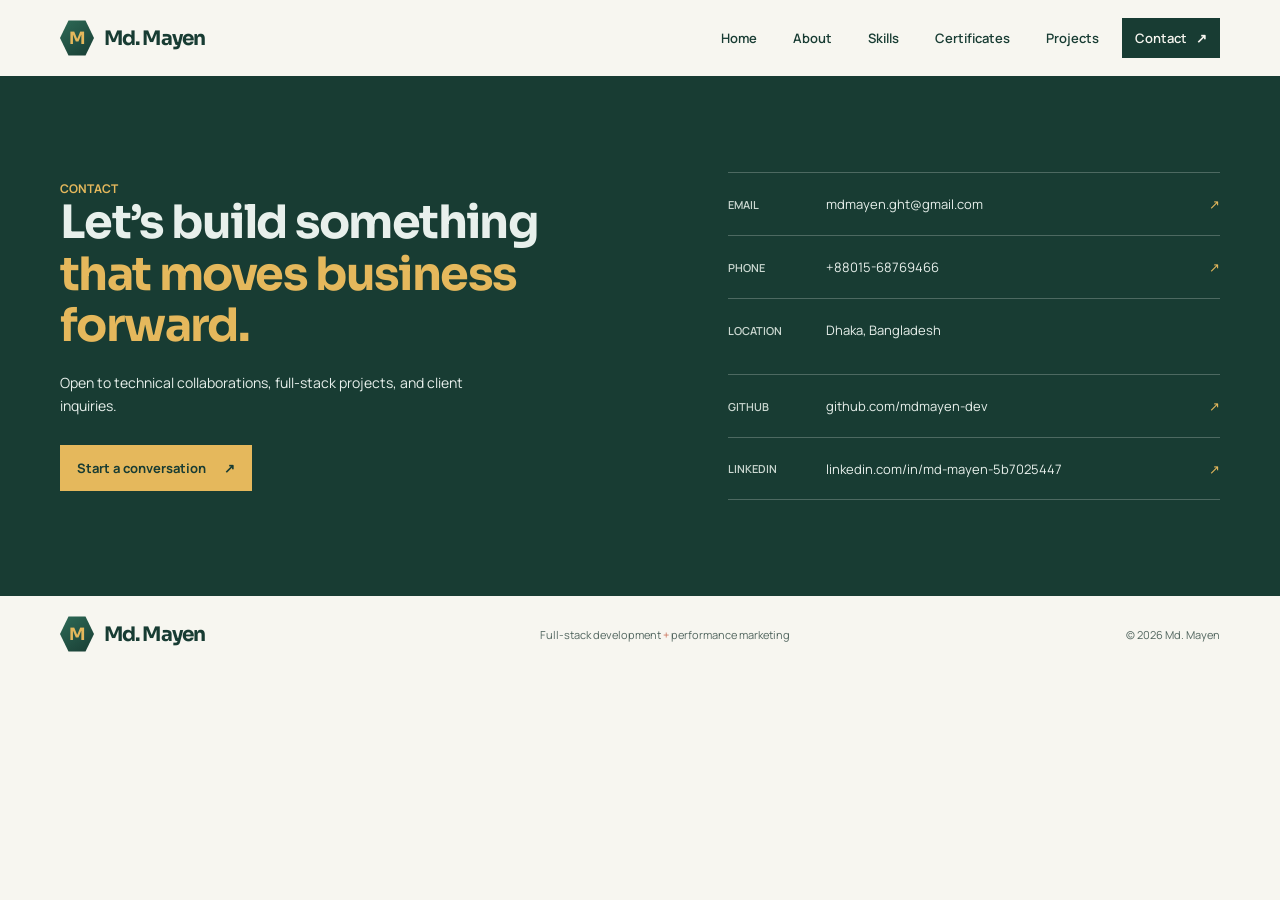
==== contact.html @ 05da6abc "Split portfolio into separate pages Co-authored-by: Copilot <223556219+Copilot@users.noreply.github." ====
<!doctype html>
<html lang="en">
  <head>
    <meta charset="UTF-8" />
    <meta name="viewport" content="width=device-width, initial-scale=1.0" />
    <meta
      name="description"
      content="Contact Md. Mayen about collaborations, software projects, and client inquiries."
    />
    <meta name="theme-color" content="#183c33" />
    <title>Contact | Md. Mayen Portfolio</title>
    <link rel="preconnect" href="https://fonts.googleapis.com" />
    <link rel="preconnect" href="https://fonts.gstatic.com" crossorigin />
    <link
      href="https://fonts.googleapis.com/css2?family=Manrope:wght@400;500;600;700&family=Sora:wght@400;500;600;700&display=swap"
      rel="stylesheet"
    />
    <link rel="stylesheet" href="style.css" />
  </head>
  <body>
    <header class="site-header">
      <a class="wordmark" href="index.html" aria-label="Md. Mayen, home">
        <span class="logo-hex" aria-hidden="true">M</span>
        <span>Md. Mayen</span>
      </a>
      <nav aria-label="Main navigation">
        <a href="index.html">Home</a>
        <a href="about.html">About</a>
        <a href="skills.html">Skills</a>
        <a href="certificates.html">Certificates</a>
        <a href="projects.html">Projects</a>
        <a class="nav-contact" href="contact.html"
          >Contact <span aria-hidden="true">↗</span></a
        >
      </nav>
    </header>

    <main>
      <section
        class="contact section"
        id="contact"
        aria-labelledby="contact-title"
      >
        <div class="section-inner contact-inner">
          <div class="contact-intro">
            <p class="section-index">Contact</p>
            <h2 id="contact-title">
              Let’s build something<br /><span
                >that moves business forward.</span
              >
            </h2>
            <p>
              Open to technical collaborations, full-stack projects, and client
              inquiries.
            </p>
            <a class="button button-lime" href="mailto:contact@mdmayen.com"
              >Start a conversation <span aria-hidden="true">↗</span></a
            >
          </div>
          <address class="contact-details">
            <a class="contact-item" href="mailto:contact@mdmayen.com">
              <span class="contact-label">Email</span>
              <span>mdmayen.ght@gmail.com</span>
              <span class="contact-arrow" aria-hidden="true">↗</span>
            </a>
            <a class="contact-item" href="tel:+8801700000000">
              <span class="contact-label">Phone</span>
              <span>+88015-68769466</span>
              <span class="contact-arrow" aria-hidden="true">↗</span>
            </a>
            <p class="contact-item contact-location">
              <span class="contact-label">Location</span>
              <span>Dhaka, Bangladesh</span>
            </p>
            <a
              class="contact-item"
              href="https://github.com/AlgoForgeMS"
              target="_blank"
              rel="noreferrer"
            >
              <span class="contact-label">GitHub</span>
              <span>github.com/mdmayen-dev</span>
              <span class="contact-arrow" aria-hidden="true">↗</span>
            </a>
            <a
              class="contact-item"
              href="https://linkedin.com/in/mdmayen-dev"
              target="_blank"
              rel="noreferrer"
            >
              <span class="contact-label">LinkedIn</span>
              <span>linkedin.com/in/md-mayen-5b7025447</span>
              <span class="contact-arrow" aria-hidden="true">↗</span>
            </a>
          </address>
        </div>
      </section>
    </main>

    <footer class="site-footer">
      <a class="wordmark" href="index.html" aria-label="Md. Mayen, back to top"
        ><span class="logo-hex" aria-hidden="true">M</span>
        <span>Md. Mayen</span></a
      >
      <p>Full-stack development <span>+</span> performance marketing</p>
      <p>© 2026 Md. Mayen</p>
    </footer>

  </body>
</html>
---- style.css ----
:root {
  color-scheme: light;
  --paper: #f7f6f0;
  --pale: #e8f0ec;
  --ink: #183c33;
  --muted: #52665f;
  --green: #183c33;
  --green-light: #2e6b57;
  --gold: #e5b85c;
  --red: #c7654b;
  --line: #cbd8d1;
  font-family: "Manrope", "Trebuchet MS", sans-serif;
  color: var(--ink);
  background: var(--paper);
  scroll-behavior: smooth;
}

* {
  box-sizing: border-box;
}

body {
  min-width: 320px;
  margin: 0;
}

a {
  color: inherit;
  text-decoration: none;
}

a:focus-visible {
  outline: 3px solid var(--red);
  outline-offset: 4px;
}

h1,
h2,
h3,
p {
  margin-top: 0;
}

h1,
h2,
h3 {
  font-family: "Sora", "Trebuchet MS", sans-serif;
  letter-spacing: -0.035em;
}

.site-header {
  height: 76px;
  padding: 0 max(24px, calc((100vw - 1160px) / 2));
  display: flex;
  align-items: center;
  justify-content: space-between;
  background: var(--paper);
}

.wordmark {
  display: inline-flex;
  align-items: center;
  gap: 10px;
  font-family: "Sora", sans-serif;
  font-size: 20px;
  font-weight: 700;
  letter-spacing: -0.045em;
  white-space: nowrap;
}

.logo-hex {
  width: 34px;
  height: 38px;
  display: inline-grid;
  flex: 0 0 auto;
  place-items: center;
  clip-path: polygon(25% 4%, 75% 4%, 100% 50%, 75% 96%, 25% 96%, 0 50%);
  background: linear-gradient(145deg, #2e6b57, var(--ink));
  color: var(--gold);
  font-size: 17px;
  letter-spacing: 0;
  filter: drop-shadow(0 3px 5px rgb(24 60 51 / 18%));
}

.site-header nav {
  display: flex;
  align-items: center;
  gap: 10px;
  color: var(--ink);
  font-size: 13px;
  font-weight: 600;
}

.site-header nav a {
  min-height: 40px;
  padding: 0 12px;
  display: inline-flex;
  align-items: center;
  justify-content: center;
  border: 1px solid transparent;
  transition:
    background-color 180ms ease,
    border-color 180ms ease,
    color 180ms ease,
    transform 180ms ease,
    box-shadow 180ms ease;
}

.site-header nav a:hover,
.site-header nav a:focus-visible {
  transform: translateY(-3px);
  box-shadow: 0 6px 14px rgb(24 60 51 / 18%);
}

.site-header nav a:not(.nav-contact):hover,
.site-header nav a:not(.nav-contact):focus-visible,
.site-footer a:hover {
  border-color: var(--line);
  background: var(--pale);
  color: var(--red);
}

.site-header nav .nav-contact {
  gap: 9px;
  border-color: var(--ink);
  background: var(--ink);
  color: var(--paper);
}

.site-header nav .nav-contact:hover,
.site-header nav .nav-contact:focus-visible {
  border-color: var(--green-light);
  background: var(--green-light);
  color: var(--paper);
}

.hero {
  position: relative;
  min-height: 590px;
  display: flex;
  align-items: center;
  overflow: hidden;
  color: var(--paper);
  background-color: var(--ink);
  background-image: url("https://images.unsplash.com/photo-1498050108023-c5249f4df085?auto=format&fit=crop&w=2200&q=90");
  background-position: center 54%;
  background-size: cover;
}

.hero::before {
  position: absolute;
  inset: 0;
  background-color: rgba(10, 41, 10, 0.637);
  content: "";
}

.hero-inner {
  position: relative;
  width: min(1160px, calc(100% - 48px));
  min-height: 590px;
  margin: 0 auto;
  padding: 80px 0 92px;
  display: grid;
  grid-template-columns: minmax(0, 1fr) 330px;
  gap: 64px;
  align-items: center;
}

.hero-copy {
  width: min(710px, 100%);
  margin: 0;
  padding: 34px;
  border: 1px solid transparent;
  border-radius: 26px;
  background:
    linear-gradient(
        135deg,
        rgb(36 55 72 / 22%),
        rgb(36 55 72 / 12%) 42%,
        rgb(36 55 72 / 18%)
      )
      padding-box,
    linear-gradient(
        135deg,
        rgb(255 255 255 / 38%),
        rgb(255 255 255 / 14%) 24%,
        rgb(188 229 255 / 20%) 48%,
        rgb(229 184 92 / 18%) 72%,
        rgb(255 255 255 / 32%)
      )
      border-box;
  box-shadow:
    inset 0 1px 0 rgb(255 255 255 / 16%),
    inset 1px 0 0 rgb(255 255 255 / 7%),
    0 0 24px rgb(195 226 255 / 4%),
    0 24px 70px rgb(0 0 0 / 12%);
  -webkit-backdrop-filter: blur(26px) saturate(175%);
  backdrop-filter: blur(26px) saturate(175%);
  animation: rise-in 650ms ease-out both;
}

.hero-portrait {
  width: 330px;
  height: 330px;
  padding: 9px;
  border: 1px solid rgb(229 184 92 / 75%);
  border-radius: 50%;
  background: rgb(247 246 240 / 7%);
  box-shadow: 0 0 0 12px rgb(247 246 240 / 5%);
}

.hero-portrait img {
  display: block;
  width: 100%;
  height: 100%;
  border-radius: 50%;
  object-fit: cover;
  object-position: center 22%;
}

.eyebrow,
.section-index {
  margin-bottom: 20px;
  font-size: 12px;
  font-weight: 700;
  text-transform: uppercase;
}

.hero .eyebrow {
  display: flex;
  align-items: center;
  gap: 10px;
  color: var(--paper);
}

.quote-mark {
  font-family: Georgia, serif;
  font-size: 34px;
  line-height: 0.7;
  color: var(--gold);
}

.quote-close {
  color: var(--gold);
  font-size: 34px;
}

.hero h1 {
  margin-bottom: 10px;
  font-size: 82px;
  line-height: 0.98;
}

.hero-role {
  max-width: 720px;
  margin-bottom: 18px;
  color: var(--paper);
  font-family: "Sora", sans-serif;
  font-size: 25px;
  font-weight: 500;
  line-height: 1.35;
}

.hero-role span {
  color: var(--gold);
}

.hero-description {
  max-width: 620px;
  margin-bottom: 28px;
  color: var(--paper);
  font-size: 16px;
  line-height: 1.7;
}

.hero-actions {
  display: flex;
  flex-wrap: wrap;
  align-items: center;
  gap: 24px;
}

.button {
  min-height: 46px;
  padding: 0 17px;
  display: inline-flex;
  align-items: center;
  justify-content: center;
  gap: 18px;
  font-size: 13px;
  font-weight: 700;
}

.button-lime {
  background: var(--gold);
  color: var(--ink);
}

.button-lime:hover {
  filter: brightness(1.06);
}

.hero-text-link {
  display: inline-flex;
  align-items: center;
  gap: 10px;
  color: var(--paper);
  font-size: 13px;
  font-weight: 600;
}

.focus-strip {
  background: var(--gold);
  color: var(--ink);
}

.focus-inner {
  width: min(1160px, calc(100% - 48px));
  min-height: 68px;
  margin: 0 auto;
  display: flex;
  align-items: center;
  justify-content: space-between;
  gap: 20px;
  font-family: "Sora", sans-serif;
  font-size: 14px;
  font-weight: 600;
}

.focus-star {
  color: var(--ink);
  font-size: 14px;
}

.section {
  padding: 96px 0;
}

.section-inner {
  width: min(1160px, calc(100% - 48px));
  margin: 0 auto;
}

.section-heading {
  display: grid;
  grid-template-columns: 0.7fr 1.3fr;
  align-items: start;
  gap: 32px;
  margin-bottom: 48px;
}

.section-index {
  margin: 8px 0 0;
  color: var(--ink);
}

.section-heading h2,
.contact-intro h2 {
  margin: 0;
  font-size: 46px;
  line-height: 1.12;
}

.section-heading h2 span {
  color: var(--red);
}

.about {
  background: var(--pale);
}

.about-layout {
  display: grid;
  grid-template-columns: 0.78fr 1.22fr;
  gap: 64px;
  padding-top: 34px;
  border-top: 1px solid var(--line);
}

.about-lead {
  margin: 0;
  color: var(--ink);
  font-family: "Sora", sans-serif;
  font-size: 22px;
  font-weight: 500;
  line-height: 1.5;
}

.about-copy {
  color: var(--ink);
  font-size: 15px;
  line-height: 1.8;
}

.about-copy p {
  margin-bottom: 20px;
}

.about-brands {
  margin: 0 0 22px;
  padding-left: 22px;
}

.about-brands li {
  margin-bottom: 12px;
  padding-left: 5px;
}

.about-brands strong {
  color: var(--ink);
}

.skills {
  background: var(--paper);
}

.certifications {
  background: var(--pale);
}

.certificate-grid {
  display: grid;
  grid-template-columns: repeat(3, minmax(0, 1fr));
  gap: 20px;
}

.certificate-card {
  min-height: 210px;
  padding: 24px;
  display: flex;
  flex-direction: column;
  align-items: flex-start;
  border: 1px solid var(--line);
  background: var(--paper);
  transition: border-color 180ms ease;
}

.certificate-card:hover {
  border-color: var(--green-light);
}

.certificate-image {
  width: 100%;
  aspect-ratio: 16 / 9;
  margin-bottom: 18px;
  display: block;
  object-fit: contain;
  background: #fff;
}

.certificate-provider {
  margin-bottom: 18px;
  color: var(--green-light);
  font-size: 11px;
  font-weight: 700;
  text-transform: uppercase;
}

.certificate-card h3 {
  margin-bottom: 22px;
  font-size: 19px;
  line-height: 1.45;
}

.certificate-link {
  margin-top: auto;
  color: var(--green-light);
  font-size: 12px;
  font-weight: 700;
  text-decoration: underline;
  text-underline-offset: 3px;
}

.skill-grid {
  display: grid;
  grid-template-columns: repeat(4, minmax(0, 1fr));
  border-top: 1px solid var(--line);
}

.skill-group {
  min-height: 265px;
  padding: 24px 23px 10px 0;
  border-bottom: 1px solid var(--line);
}

.skill-group + .skill-group {
  padding-left: 23px;
  border-left: 1px solid var(--line);
}

.skill-number {
  margin-bottom: 32px;
  color: var(--ink);
  font-size: 12px;
  font-weight: 700;
}

.skill-group h3 {
  min-height: 46px;
  margin-bottom: 17px;
  font-size: 18px;
  line-height: 1.3;
}

.skill-group ul {
  margin: 0;
  padding: 0;
  list-style: none;
}

.skill-group li {
  margin-bottom: 9px;
  color: var(--muted);
  font-size: 13px;
  line-height: 1.5;
}

.projects {
  background: var(--pale);
}

.project-group + .project-group {
  margin-top: 56px;
}

.project-group-title {
  margin: 0 0 12px;
  font-size: 23px;
}

.project-group hr {
  height: 3px;
  margin: 0 0 24px;
  border: 0;
  border-radius: 999px;
  background: linear-gradient(
    90deg,
    var(--green-light),
    var(--line) 32%,
    transparent 100%
  );
}

.project-grid {
  display: grid;
  grid-template-columns: repeat(2, minmax(0, 1fr));
  gap: 28px;
}

.project-empty {
  margin: 0;
  padding: 24px;
  border: 1px dashed var(--line);
  color: var(--muted);
  font-size: 14px;
  line-height: 1.6;
}

.project-card {
  overflow: hidden;
  border: 1px solid var(--line);
  background: var(--pale);
}

.project-image {
  position: relative;
  aspect-ratio: 1.75;
  overflow: hidden;
  background: var(--line);
}

.project-website-link {
  color: inherit;
  text-decoration: none;
}

.project-image.project-website-link {
  display: block;
}

.project-image-portfolio {
  background: linear-gradient(135deg, var(--ink), var(--green-light));
}

.project-image img {
  width: 100%;
  height: 100%;
  display: block;
  object-fit: cover;
  transition: transform 450ms ease;
}

.project-card:hover .project-image img {
  transform: scale(1.035);
}

.project-label {
  position: absolute;
  left: 16px;
  bottom: 16px;
  padding: 8px 10px;
  background: var(--gold);
  color: var(--ink);
  font-size: 11px;
  font-weight: 700;
}

.project-body {
  padding: 24px;
}

.project-title-row {
  display: flex;
  align-items: start;
  justify-content: space-between;
  gap: 20px;
}

.project-category {
  margin-bottom: 6px;
  color: var(--ink);
  font-size: 11px;
  font-weight: 700;
  text-transform: uppercase;
}

.project-title-row h3 {
  margin-bottom: 0;
  font-size: 30px;
}

.project-title-row h3 a:hover,
.project-title-row h3 a:focus-visible {
  color: var(--green-light);
}

.project-title-row h3 a:focus-visible,
.project-image.project-website-link:focus-visible {
  outline: 3px solid var(--green-light);
  outline-offset: 3px;
}

.project-arrow {
  color: var(--red);
  font-size: 22px;
}

.project-role {
  margin: 14px 0 10px;
  font-size: 13px;
  font-weight: 700;
}

.project-description {
  min-height: 50px;
  margin-bottom: 17px;
  color: var(--muted);
  font-size: 14px;
  line-height: 1.65;
}

.project-stack {
  margin: 0;
  padding-top: 14px;
  border-top: 1px solid var(--line);
  color: var(--ink);
  font-size: 12px;
  font-weight: 600;
  line-height: 1.6;
}

.project-marketing {
  margin: 7px 0 0;
  color: var(--muted);
  font-size: 12px;
  line-height: 1.6;
}

.project-links {
  display: flex;
  flex-wrap: wrap;
  gap: 16px;
  margin-top: 16px;
}

.project-links a {
  color: var(--green-light);
  font-size: 12px;
  font-weight: 700;
  text-decoration: underline;
  text-underline-offset: 3px;
}

.project-links .project-visit-link {
  display: inline-flex;
  align-items: center;
  gap: 6px;
  padding: 10px 14px;
  border: 1px solid var(--green-light);
  background: var(--green-light);
  color: var(--pale);
  text-decoration: none;
  transition:
    background-color 180ms ease,
    color 180ms ease;
}

.project-links .project-visit-link:hover,
.project-links .project-visit-link:focus-visible {
  background: transparent;
  color: var(--green-light);
}

.project-links .project-visit-link:focus-visible {
  outline: 3px solid var(--green-light);
  outline-offset: 3px;
}

.project-detail-label {
  margin-right: 7px;
  color: var(--green-light);
  font-size: 10px;
  font-weight: 700;
  letter-spacing: 0.06em;
  text-transform: uppercase;
}

.contact {
  background: var(--ink);
  color: var(--pale);
}

.contact-inner {
  display: grid;
  grid-template-columns: 1fr 0.85fr;
  gap: 90px;
}

.contact .section-index {
  color: var(--gold);
}

.contact-intro h2 {
  margin-bottom: 19px;
}

.contact-intro h2 span {
  color: var(--gold);
}

.contact-intro > p:not(.section-index) {
  max-width: 430px;
  margin-bottom: 27px;
  color: var(--pale);
  font-size: 14px;
  line-height: 1.7;
}

.contact-details {
  align-self: end;
  font-style: normal;
}

.contact-item {
  min-height: 63px;
  display: grid;
  grid-template-columns: 86px 1fr auto;
  align-items: center;
  gap: 12px;
  border-top: 1px solid rgb(247 246 240 / 24%);
  color: var(--pale);
  font-size: 13px;
}

.contact-item:last-child {
  border-bottom: 1px solid rgb(247 246 240 / 24%);
}

.contact-label {
  color: var(--line);
  font-size: 11px;
  font-weight: 600;
  text-transform: uppercase;
}

.contact-arrow {
  color: var(--gold);
}

a.contact-item:hover > span:nth-child(2) {
  color: var(--gold);
}

.site-footer {
  min-height: 76px;
  padding: 16px max(24px, calc((100vw - 1160px) / 2));
  display: flex;
  align-items: center;
  justify-content: space-between;
  gap: 20px;
  background: var(--paper);
  color: var(--muted);
  font-size: 11px;
}

.site-footer .wordmark {
  flex: 0 0 auto;
  color: var(--ink);
}

.site-footer p {
  margin: 0;
}

.site-footer p span {
  color: var(--red);
}

@keyframes rise-in {
  from {
    opacity: 0;
    transform: translateY(14px);
  }
  to {
    opacity: 1;
    transform: translateY(0);
  }
}

@media (max-width: 900px) {
  .hero-inner {
    grid-template-columns: minmax(0, 1fr) 260px;
    gap: 40px;
  }

  .hero-portrait {
    width: 260px;
    height: 260px;
  }

  .section {
    padding: 76px 0;
  }

  .section-heading {
    grid-template-columns: 0.55fr 1.45fr;
    gap: 20px;
  }

  .section-heading h2,
  .contact-intro h2 {
    font-size: 40px;
  }

  .about-layout {
    grid-template-columns: 1fr 1.4fr;
    gap: 36px;
  }

  .skill-grid {
    grid-template-columns: repeat(2, minmax(0, 1fr));
  }

  .certificate-grid {
    grid-template-columns: repeat(2, minmax(0, 1fr));
  }

  .skill-group:nth-child(3) {
    padding-left: 0;
    border-left: 0;
  }

  .contact-inner {
    gap: 48px;
  }
}

@media (max-width: 640px) {
  .site-header {
    height: 68px;
    padding: 0 20px;
  }

  .site-header nav {
    gap: 4px;
    font-size: 12px;
  }

  .site-header nav a:nth-child(1),
  .site-header nav a:nth-child(2),
  .site-header nav a:nth-child(3) {
    display: none;
  }

  .site-header nav .nav-contact {
    padding: 0 10px;
  }

  .hero {
    min-height: 580px;
    background-position: 58% center;
  }

  .hero-inner {
    width: calc(100% - 40px);
    min-height: 580px;
    padding: 64px 0 90px;
    grid-template-columns: 1fr;
    gap: 30px;
  }

  .hero-portrait {
    width: min(220px, 70vw);
    height: auto;
    aspect-ratio: 1;
    justify-self: center;
  }

  .hero-copy {
    padding: 20px;
  }

  .hero h1 {
    font-size: clamp(44px, 14vw, 58px);
  }

  .hero-role {
    font-size: 21px;
  }

  .hero-description {
    font-size: 15px;
  }

  .focus-inner {
    width: calc(100% - 36px);
    min-height: 62px;
    justify-content: center;
    flex-wrap: wrap;
    gap: 6px 12px;
    padding: 12px 0;
    font-size: 11px;
  }

  .focus-star {
    font-size: 12px;
  }

  .section {
    padding: 64px 0;
  }

  .section-inner {
    width: calc(100% - 40px);
  }

  .section-heading {
    grid-template-columns: 1fr;
    gap: 14px;
    margin-bottom: 32px;
  }

  .section-heading h2,
  .contact-intro h2 {
    font-size: 36px;
  }

  .section-index {
    margin-top: 0;
  }

  .about-layout {
    grid-template-columns: 1fr;
    gap: 24px;
    padding-top: 26px;
  }

  .about-lead {
    font-size: 20px;
  }

  .about-copy {
    font-size: 14px;
  }

  .skill-grid {
    grid-template-columns: 1fr;
  }

  .certificate-grid {
    grid-template-columns: 1fr;
  }

  .skill-group,
  .skill-group + .skill-group {
    min-height: 0;
    padding: 22px 0;
    border-left: 0;
  }

  .skill-number {
    margin-bottom: 16px;
  }

  .skill-group h3 {
    min-height: 0;
  }

  .project-grid {
    grid-template-columns: 1fr;
    gap: 20px;
  }

  .project-body {
    padding: 20px;
  }

  .project-description {
    min-height: 0;
  }

  .contact-inner {
    grid-template-columns: 1fr;
    gap: 44px;
  }

  .contact-item {
    grid-template-columns: 70px 1fr auto;
    gap: 8px;
    font-size: 12px;
  }

  .site-footer {
    min-height: 72px;
    flex-wrap: wrap;
    padding: 16px 20px;
  }

  .site-footer p:nth-child(2) {
    display: none;
  }
}

@media (prefers-reduced-motion: reduce) {
  *,
  *::before,
  *::after {
    scroll-behavior: auto !important;
    animation-duration: 0.01ms !important;
    animation-iteration-count: 1 !important;
    transition-duration: 0.01ms !important;
  }
}
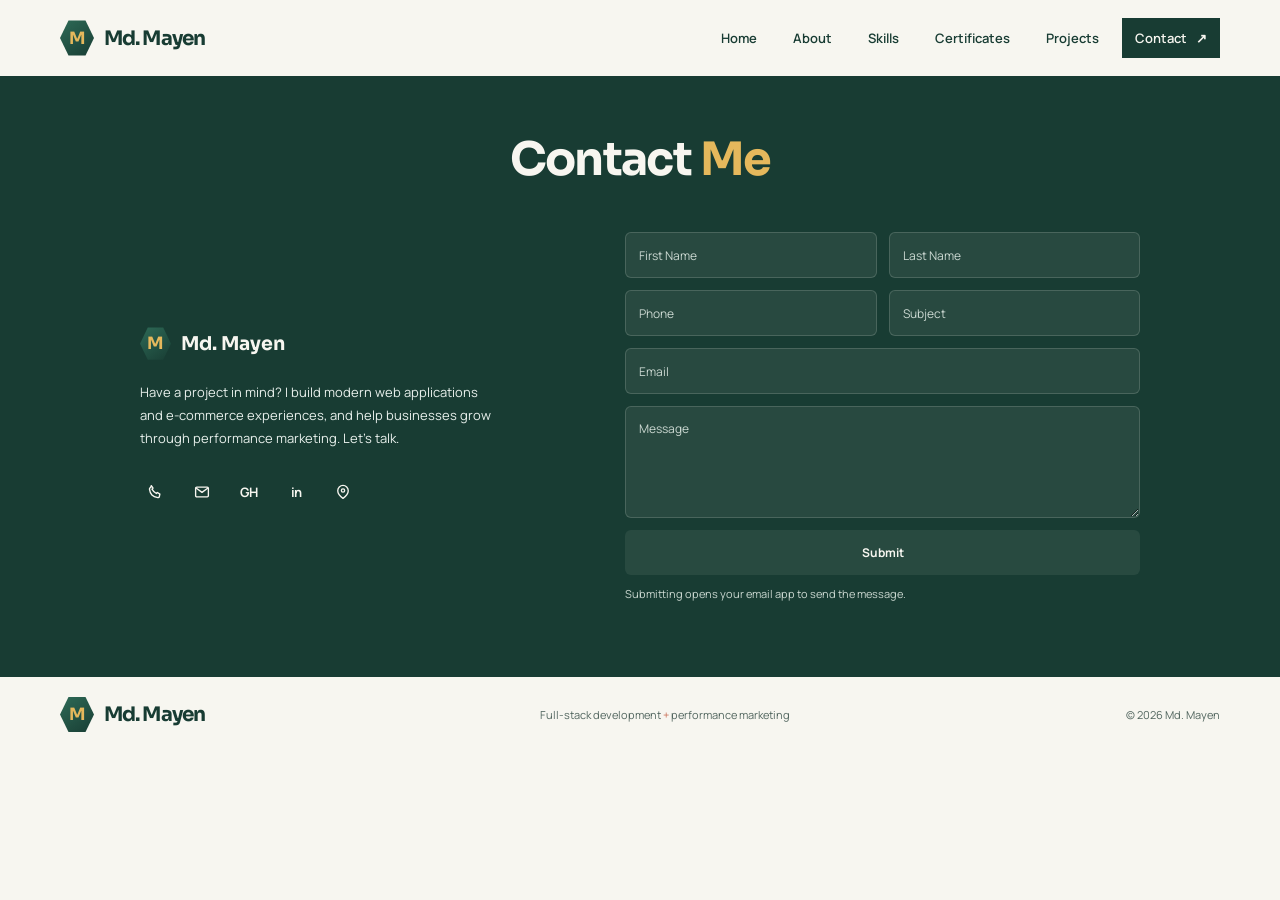
==== commit c5872597: "Redesign contact page in brand palette Co-authored-by: Copilot <223556219+Copilot@users.noreply.gith" ====
--- a/contact.html
+++ b/contact.html
@@ -42,57 +42,127 @@
         aria-labelledby="contact-title"
       >
         <div class="section-inner contact-inner">
-          <div class="contact-intro">
-            <p class="section-index">Contact</p>
-            <h2 id="contact-title">
-              Let’s build something<br /><span
-                >that moves business forward.</span
-              >
-            </h2>
-            <p>
-              Open to technical collaborations, full-stack projects, and client
-              inquiries.
-            </p>
-            <a class="button button-lime" href="mailto:contact@mdmayen.com"
-              >Start a conversation <span aria-hidden="true">↗</span></a
+          <div class="contact-heading">
+            <h1 id="contact-title">Contact <span>Me</span></h1>
+          </div>
+          <div class="contact-layout">
+            <div class="contact-intro">
+              <a class="contact-brand" href="index.html" aria-label="Md. Mayen, home">
+                <span class="logo-hex" aria-hidden="true">M</span>
+                <span>Md. Mayen</span>
+              </a>
+              <p class="contact-description">
+                Have a project in mind? I build modern web applications and
+                e-commerce experiences, and help businesses grow through
+                performance marketing. Let’s talk.
+              </p>
+              <nav class="contact-socials" aria-label="Contact links">
+                <a href="tel:+8801568769466" aria-label="Call Md. Mayen">
+                  <svg viewBox="0 0 24 24" aria-hidden="true">
+                    <path d="m7.1 3.5 2.3 3.3-1.4 1.4a13.3 13.3 0 0 0 5.8 5.8l1.4-1.4 3.3 2.3-.7 3.1a1.8 1.8 0 0 1-2 1.4C8.5 18.3 5.7 15.5 4.6 8.2A1.8 1.8 0 0 1 6 6.2z" />
+                  </svg>
+                </a>
+                <a href="mailto:mdmayen.ght@gmail.com" aria-label="Email Md. Mayen">
+                  <svg viewBox="0 0 24 24" aria-hidden="true">
+                    <rect x="3.5" y="5.5" width="17" height="13" rx="1.5" />
+                    <path d="m4.5 7 7.5 5.5L19.5 7" />
+                  </svg>
+                </a>
+                <a
+                  href="https://github.com/AlgoForgeMS"
+                  target="_blank"
+                  rel="noreferrer"
+                  aria-label="GitHub profile"
+                ><span class="contact-social-text">GH</span></a>
+                <a
+                  href="https://linkedin.com/in/mdmayen-dev"
+                  target="_blank"
+                  rel="noreferrer"
+                  aria-label="LinkedIn profile"
+                ><span class="contact-social-text">in</span></a>
+                <a
+                  href="https://maps.google.com/?q=Dhaka,Bangladesh"
+                  target="_blank"
+                  rel="noreferrer"
+                  aria-label="Location: Dhaka, Bangladesh"
+                >
+                  <svg viewBox="0 0 24 24" aria-hidden="true">
+                    <path d="M19 10.2c0 5-7 10.3-7 10.3S5 15.2 5 10.2a7 7 0 1 1 14 0Z" />
+                    <circle cx="12" cy="10" r="2.2" />
+                  </svg>
+                </a>
+              </nav>
+            </div>
+
+            <form
+              class="contact-form"
+              id="contact-form"
+              action="mailto:mdmayen.ght@gmail.com"
+              method="post"
+              enctype="text/plain"
             >
+              <div class="contact-form-grid">
+                <label class="contact-field">
+                  <span class="visually-hidden">First name</span>
+                  <input
+                    type="text"
+                    name="firstName"
+                    placeholder="First Name"
+                    autocomplete="given-name"
+                    required
+                  />
+                </label>
+                <label class="contact-field">
+                  <span class="visually-hidden">Last name</span>
+                  <input
+                    type="text"
+                    name="lastName"
+                    placeholder="Last Name"
+                    autocomplete="family-name"
+                    required
+                  />
+                </label>
+                <label class="contact-field">
+                  <span class="visually-hidden">Phone</span>
+                  <input
+                    type="tel"
+                    name="phone"
+                    placeholder="Phone"
+                    autocomplete="tel"
+                  />
+                </label>
+                <label class="contact-field">
+                  <span class="visually-hidden">Subject</span>
+                  <input type="text" name="subject" placeholder="Subject" />
+                </label>
+                <label class="contact-field contact-field-full">
+                  <span class="visually-hidden">Email</span>
+                  <input
+                    type="email"
+                    name="email"
+                    placeholder="Email"
+                    autocomplete="email"
+                    required
+                  />
+                </label>
+                <label class="contact-field contact-field-full">
+                  <span class="visually-hidden">Message</span>
+                  <textarea
+                    name="message"
+                    placeholder="Message"
+                    rows="4"
+                    required
+                  ></textarea>
+                </label>
+                <button class="contact-submit contact-field-full" type="submit">
+                  Submit
+                </button>
+              </div>
+              <p class="contact-form-note">
+                Submitting opens your email app to send the message.
+              </p>
+            </form>
           </div>
-          <address class="contact-details">
-            <a class="contact-item" href="mailto:contact@mdmayen.com">
-              <span class="contact-label">Email</span>
-              <span>mdmayen.ght@gmail.com</span>
-              <span class="contact-arrow" aria-hidden="true">↗</span>
-            </a>
-            <a class="contact-item" href="tel:+8801700000000">
-              <span class="contact-label">Phone</span>
-              <span>+88015-68769466</span>
-              <span class="contact-arrow" aria-hidden="true">↗</span>
-            </a>
-            <p class="contact-item contact-location">
-              <span class="contact-label">Location</span>
-              <span>Dhaka, Bangladesh</span>
-            </p>
-            <a
-              class="contact-item"
-              href="https://github.com/AlgoForgeMS"
-              target="_blank"
-              rel="noreferrer"
-            >
-              <span class="contact-label">GitHub</span>
-              <span>github.com/mdmayen-dev</span>
-              <span class="contact-arrow" aria-hidden="true">↗</span>
-            </a>
-            <a
-              class="contact-item"
-              href="https://linkedin.com/in/mdmayen-dev"
-              target="_blank"
-              rel="noreferrer"
-            >
-              <span class="contact-label">LinkedIn</span>
-              <span>linkedin.com/in/md-mayen-5b7025447</span>
-              <span class="contact-arrow" aria-hidden="true">↗</span>
-            </a>
-          </address>
         </div>
       </section>
     </main>
@@ -106,5 +176,25 @@
       <p>© 2026 Md. Mayen</p>
     </footer>
 
+    <script>
+      const contactForm = document.getElementById("contact-form");
+
+      contactForm.addEventListener("submit", (event) => {
+        event.preventDefault();
+        const formData = new FormData(contactForm);
+        const subject = formData.get("subject") || "Portfolio inquiry";
+        const body = [
+          `Name: ${formData.get("firstName")} ${formData.get("lastName")}`,
+          `Email: ${formData.get("email")}`,
+          `Phone: ${formData.get("phone") || "Not provided"}`,
+          "",
+          formData.get("message"),
+        ].join("\n");
+
+        window.location.href =
+          `mailto:mdmayen.ght@gmail.com?subject=${encodeURIComponent(subject)}` +
+          `&body=${encodeURIComponent(body)}`;
+      });
+    </script>
   </body>
 </html>
--- a/style.css
+++ b/style.css
@@ -726,69 +726,191 @@
 }
 
 .contact {
+  padding: 54px 0 74px;
   background: var(--ink);
-  color: var(--pale);
+  color: var(--paper);
 }
 
 .contact-inner {
+  width: min(1000px, calc(100% - 48px));
+}
+
+.contact-heading {
+  margin-bottom: 44px;
+  text-align: center;
+}
+
+.contact-heading h1 {
+  margin: 0;
+  font-size: clamp(34px, 5vw, 46px);
+}
+
+.contact-heading h1 span {
+  color: var(--gold);
+}
+
+.contact-layout {
   display: grid;
-  grid-template-columns: 1fr 0.85fr;
-  gap: 90px;
-}
-
-.contact .section-index {
-  color: var(--gold);
-}
-
-.contact-intro h2 {
-  margin-bottom: 19px;
-}
-
-.contact-intro h2 span {
-  color: var(--gold);
-}
-
-.contact-intro > p:not(.section-index) {
-  max-width: 430px;
-  margin-bottom: 27px;
-  color: var(--pale);
-  font-size: 14px;
-  line-height: 1.7;
-}
-
-.contact-details {
-  align-self: end;
-  font-style: normal;
-}
-
-.contact-item {
-  min-height: 63px;
-  display: grid;
-  grid-template-columns: 86px 1fr auto;
-  align-items: center;
-  gap: 12px;
-  border-top: 1px solid rgb(247 246 240 / 24%);
+  grid-template-columns: minmax(0, 0.9fr) minmax(0, 1.1fr);
+  align-items: center;
+  gap: 64px;
+}
+
+.contact-brand {
+  margin-bottom: 20px;
+  display: inline-flex;
+  align-items: center;
+  gap: 10px;
+  color: var(--paper);
+  font-family: "Sora", sans-serif;
+  font-size: 19px;
+  font-weight: 700;
+}
+
+.contact-brand .logo-hex {
+  width: 31px;
+  height: 35px;
+}
+
+.contact-description {
+  max-width: 355px;
+  margin-bottom: 0;
   color: var(--pale);
   font-size: 13px;
-}
-
-.contact-item:last-child {
-  border-bottom: 1px solid rgb(247 246 240 / 24%);
-}
-
-.contact-label {
+  line-height: 1.75;
+}
+
+.contact-socials {
+  margin-top: 27px;
+  display: flex;
+  align-items: center;
+  gap: 17px;
+}
+
+.contact-socials a {
+  width: 30px;
+  height: 32px;
+  display: grid;
+  place-items: center;
+  border-radius: 4px;
+  color: var(--paper);
+  transition:
+    color 180ms ease,
+    transform 180ms ease;
+}
+
+.contact-socials a:hover,
+.contact-socials a:focus-visible {
+  color: var(--gold);
+  transform: translateY(-2px);
+}
+
+.contact-socials svg {
+  width: 18px;
+  height: 18px;
+  fill: none;
+  stroke: currentColor;
+  stroke-linecap: round;
+  stroke-linejoin: round;
+  stroke-width: 1.8;
+}
+
+.contact-social-text {
+  font-size: 13px;
+  font-weight: 700;
+  letter-spacing: -0.04em;
+}
+
+.contact-form-grid {
+  display: grid;
+  grid-template-columns: repeat(2, minmax(0, 1fr));
+  gap: 12px;
+}
+
+.contact-field {
+  min-width: 0;
+  display: block;
+}
+
+.contact-field-full {
+  grid-column: 1 / -1;
+}
+
+.visually-hidden {
+  position: absolute;
+  width: 1px;
+  height: 1px;
+  padding: 0;
+  overflow: hidden;
+  clip: rect(0, 0, 0, 0);
+  white-space: nowrap;
+  clip-path: inset(50%);
+}
+
+.contact-field input,
+.contact-field textarea {
+  width: 100%;
+  min-height: 46px;
+  padding: 0 13px;
+  border: 1px solid rgb(247 246 240 / 16%);
+  border-radius: 6px;
+  background: rgb(247 246 240 / 7%);
+  color: var(--paper);
+  font: inherit;
+  font-size: 12px;
+  transition:
+    border-color 180ms ease,
+    background-color 180ms ease;
+}
+
+.contact-field input::placeholder,
+.contact-field textarea::placeholder {
+  color: var(--line);
+  opacity: 1;
+}
+
+.contact-field input:focus,
+.contact-field textarea:focus {
+  border-color: var(--gold);
+  outline: 2px solid rgb(229 184 92 / 20%);
+  outline-offset: 1px;
+}
+
+.contact-field textarea {
+  min-height: 112px;
+  padding: 13px;
+  display: block;
+  resize: vertical;
+}
+
+.contact-submit {
+  min-height: 45px;
+  border: 0;
+  border-radius: 6px;
+  background: rgb(247 246 240 / 7%);
+  color: var(--paper);
+  font: inherit;
+  font-size: 12px;
+  font-weight: 700;
+  cursor: pointer;
+  transition:
+    background-color 180ms ease,
+    color 180ms ease,
+    transform 180ms ease;
+}
+
+.contact-submit:hover,
+.contact-submit:focus-visible {
+  background: var(--gold);
+  color: var(--ink);
+  transform: translateY(-1px);
+}
+
+.contact-form-note {
+  margin: 11px 0 0;
   color: var(--line);
   font-size: 11px;
-  font-weight: 600;
-  text-transform: uppercase;
-}
-
-.contact-arrow {
-  color: var(--gold);
-}
-
-a.contact-item:hover > span:nth-child(2) {
-  color: var(--gold);
+  line-height: 1.5;
 }
 
 .site-footer {
@@ -870,30 +992,34 @@
     border-left: 0;
   }
 
-  .contact-inner {
-    gap: 48px;
+  .contact-layout {
+    gap: 40px;
   }
 }
 
 @media (max-width: 640px) {
   .site-header {
-    height: 68px;
-    padding: 0 20px;
+    height: auto;
+    min-height: 68px;
+    padding: 12px 20px;
+    flex-wrap: wrap;
+    gap: 10px 20px;
   }
 
   .site-header nav {
+    width: 100%;
     gap: 4px;
     font-size: 12px;
-  }
-
-  .site-header nav a:nth-child(1),
-  .site-header nav a:nth-child(2),
-  .site-header nav a:nth-child(3) {
-    display: none;
+    flex-wrap: wrap;
+  }
+
+  .site-header nav a {
+    min-height: 36px;
+    padding: 0 9px;
   }
 
   .site-header nav .nav-contact {
-    padding: 0 10px;
+    padding: 0 9px;
   }
 
   .hero {
@@ -1019,15 +1145,22 @@
     min-height: 0;
   }
 
-  .contact-inner {
+  .contact {
+    padding: 44px 0 56px;
+  }
+
+  .contact-heading {
+    margin-bottom: 32px;
+  }
+
+  .contact-layout {
     grid-template-columns: 1fr;
-    gap: 44px;
-  }
-
-  .contact-item {
-    grid-template-columns: 70px 1fr auto;
-    gap: 8px;
-    font-size: 12px;
+    gap: 32px;
+  }
+
+  .contact-form-grid {
+    grid-template-columns: 1fr;
+    gap: 10px;
   }
 
   .site-footer {
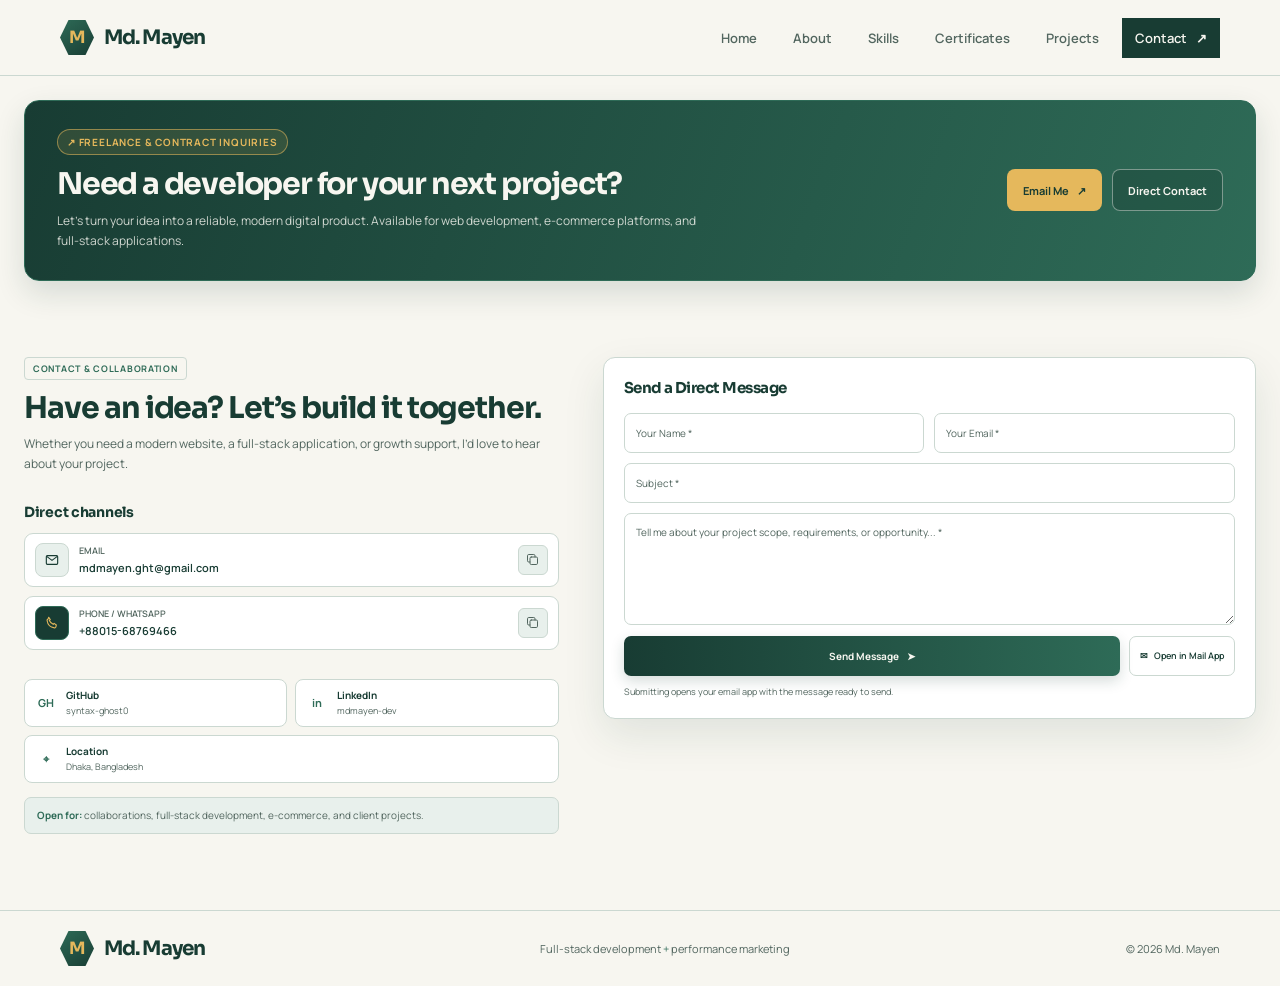
==== commit 2872e3c0: "Update contact palette and GitHub profile links Co-authored-by: Copilot <223556219+Copilot@users.nor" ====
--- a/contact.html
+++ b/contact.html
@@ -35,134 +35,191 @@
       </nav>
     </header>
 
-    <main>
+    <main class="contact-page">
+      <section class="contact-callout" aria-labelledby="callout-title">
+        <div class="contact-callout-copy">
+          <p class="contact-callout-tag">
+            <span aria-hidden="true">↗</span> Freelance &amp; contract inquiries
+          </p>
+          <h1 id="callout-title">Need a developer for your next project?</h1>
+          <p>
+            Let’s turn your idea into a reliable, modern digital product.
+            Available for web development, e-commerce platforms, and
+            full-stack applications.
+          </p>
+        </div>
+        <div class="contact-callout-actions">
+          <a class="contact-cta-primary" href="mailto:mdmayen.ght@gmail.com">
+            Email Me <span aria-hidden="true">↗</span>
+          </a>
+          <a class="contact-cta-secondary" href="#contact-details">
+            Direct Contact
+          </a>
+        </div>
+      </section>
+
       <section
-        class="contact section"
-        id="contact"
+        class="contact-workspace"
+        id="contact-details"
         aria-labelledby="contact-title"
       >
-        <div class="section-inner contact-inner">
-          <div class="contact-heading">
-            <h1 id="contact-title">Contact <span>Me</span></h1>
+        <div class="contact-copy-column">
+          <p class="contact-kicker">Contact &amp; collaboration</p>
+          <h2 id="contact-title">Have an idea? Let’s build it together.</h2>
+          <p class="contact-intro">
+            Whether you need a modern website, a full-stack application, or
+            growth support, I’d love to hear about your project.
+          </p>
+
+          <h3 class="contact-subheading">Direct channels</h3>
+          <div class="contact-channels">
+            <div class="contact-channel">
+              <span class="contact-channel-icon contact-channel-email" aria-hidden="true">
+                <svg viewBox="0 0 24 24">
+                  <rect x="3.5" y="5.5" width="17" height="13" rx="1.5" />
+                  <path d="m4.5 7 7.5 5.5L19.5 7" />
+                </svg>
+              </span>
+              <a class="contact-channel-copy" href="mailto:mdmayen.ght@gmail.com">
+                <span>Email</span>
+                <strong>mdmayen.ght@gmail.com</strong>
+              </a>
+              <button
+                class="contact-copy"
+                type="button"
+                data-copy="mdmayen.ght@gmail.com"
+                data-label="Email"
+                aria-label="Copy email address"
+              >
+                <svg viewBox="0 0 24 24" aria-hidden="true">
+                  <rect x="8" y="8" width="12" height="12" rx="2" />
+                  <path d="M16 8V6a2 2 0 0 0-2-2H6a2 2 0 0 0-2 2v8a2 2 0 0 0 2 2h2" />
+                </svg>
+              </button>
+            </div>
+            <div class="contact-channel">
+              <span class="contact-channel-icon contact-channel-phone" aria-hidden="true">
+                <svg viewBox="0 0 24 24">
+                  <path d="m7.1 3.5 2.3 3.3-1.4 1.4a13.3 13.3 0 0 0 5.8 5.8l1.4-1.4 3.3 2.3-.7 3.1a1.8 1.8 0 0 1-2 1.4C8.5 18.3 5.7 15.5 4.6 8.2A1.8 1.8 0 0 1 6 6.2z" />
+                </svg>
+              </span>
+              <a class="contact-channel-copy" href="tel:+8801568769466">
+                <span>Phone / WhatsApp</span>
+                <strong>+88015-68769466</strong>
+              </a>
+              <button
+                class="contact-copy"
+                type="button"
+                data-copy="+88015-68769466"
+                data-label="Phone number"
+                aria-label="Copy phone number"
+              >
+                <svg viewBox="0 0 24 24" aria-hidden="true">
+                  <rect x="8" y="8" width="12" height="12" rx="2" />
+                  <path d="M16 8V6a2 2 0 0 0-2-2H6a2 2 0 0 0-2 2v8a2 2 0 0 0 2 2h2" />
+                </svg>
+              </button>
+            </div>
           </div>
-          <div class="contact-layout">
-            <div class="contact-intro">
-              <a class="contact-brand" href="index.html" aria-label="Md. Mayen, home">
-                <span class="logo-hex" aria-hidden="true">M</span>
-                <span>Md. Mayen</span>
+          <p class="contact-copy-status" id="contact-copy-status" aria-live="polite"></p>
+
+          <div class="contact-social-grid">
+            <a
+              class="contact-social-card"
+              href="https://github.com/syntax-ghost0"
+              target="_blank"
+              rel="noreferrer"
+            >
+              <span aria-hidden="true">GH</span>
+              <span><strong>GitHub</strong><small>syntax-ghost0</small></span>
+            </a>
+            <a
+              class="contact-social-card"
+              href="https://linkedin.com/in/mdmayen-dev"
+              target="_blank"
+              rel="noreferrer"
+            >
+              <span aria-hidden="true">in</span>
+              <span><strong>LinkedIn</strong><small>mdmayen-dev</small></span>
+            </a>
+            <a
+              class="contact-social-card contact-location-card"
+              href="https://maps.google.com/?q=Dhaka,Bangladesh"
+              target="_blank"
+              rel="noreferrer"
+            >
+              <span aria-hidden="true">⌖</span>
+              <span><strong>Location</strong><small>Dhaka, Bangladesh</small></span>
+            </a>
+          </div>
+
+          <p class="contact-availability">
+            <strong>Open for:</strong> collaborations, full-stack development,
+            e-commerce, and client projects.
+          </p>
+        </div>
+
+        <div class="contact-form-card">
+          <h3>Send a Direct Message</h3>
+          <form
+            class="contact-form"
+            id="contact-form"
+            action="mailto:mdmayen.ght@gmail.com"
+            method="post"
+            enctype="text/plain"
+          >
+            <div class="contact-form-grid">
+              <label class="contact-field">
+                <span class="visually-hidden">Your name</span>
+                <input
+                  type="text"
+                  name="name"
+                  placeholder="Your Name *"
+                  autocomplete="name"
+                  required
+                />
+              </label>
+              <label class="contact-field">
+                <span class="visually-hidden">Your email</span>
+                <input
+                  type="email"
+                  name="email"
+                  placeholder="Your Email *"
+                  autocomplete="email"
+                  required
+                />
+              </label>
+              <label class="contact-field contact-field-full">
+                <span class="visually-hidden">Subject</span>
+                <input
+                  type="text"
+                  name="subject"
+                  placeholder="Subject *"
+                  required
+                />
+              </label>
+              <label class="contact-field contact-field-full">
+                <span class="visually-hidden">Message</span>
+                <textarea
+                  name="message"
+                  placeholder="Tell me about your project scope, requirements, or opportunity... *"
+                  rows="5"
+                  required
+                ></textarea>
+              </label>
+            </div>
+            <div class="contact-form-actions">
+              <button class="contact-submit" type="submit">
+                Send Message <span aria-hidden="true">➤</span>
+              </button>
+              <a class="contact-mail-link" href="mailto:mdmayen.ght@gmail.com">
+                <span aria-hidden="true">✉</span> Open in Mail App
               </a>
-              <p class="contact-description">
-                Have a project in mind? I build modern web applications and
-                e-commerce experiences, and help businesses grow through
-                performance marketing. Let’s talk.
-              </p>
-              <nav class="contact-socials" aria-label="Contact links">
-                <a href="tel:+8801568769466" aria-label="Call Md. Mayen">
-                  <svg viewBox="0 0 24 24" aria-hidden="true">
-                    <path d="m7.1 3.5 2.3 3.3-1.4 1.4a13.3 13.3 0 0 0 5.8 5.8l1.4-1.4 3.3 2.3-.7 3.1a1.8 1.8 0 0 1-2 1.4C8.5 18.3 5.7 15.5 4.6 8.2A1.8 1.8 0 0 1 6 6.2z" />
-                  </svg>
-                </a>
-                <a href="mailto:mdmayen.ght@gmail.com" aria-label="Email Md. Mayen">
-                  <svg viewBox="0 0 24 24" aria-hidden="true">
-                    <rect x="3.5" y="5.5" width="17" height="13" rx="1.5" />
-                    <path d="m4.5 7 7.5 5.5L19.5 7" />
-                  </svg>
-                </a>
-                <a
-                  href="https://github.com/AlgoForgeMS"
-                  target="_blank"
-                  rel="noreferrer"
-                  aria-label="GitHub profile"
-                ><span class="contact-social-text">GH</span></a>
-                <a
-                  href="https://linkedin.com/in/mdmayen-dev"
-                  target="_blank"
-                  rel="noreferrer"
-                  aria-label="LinkedIn profile"
-                ><span class="contact-social-text">in</span></a>
-                <a
-                  href="https://maps.google.com/?q=Dhaka,Bangladesh"
-                  target="_blank"
-                  rel="noreferrer"
-                  aria-label="Location: Dhaka, Bangladesh"
-                >
-                  <svg viewBox="0 0 24 24" aria-hidden="true">
-                    <path d="M19 10.2c0 5-7 10.3-7 10.3S5 15.2 5 10.2a7 7 0 1 1 14 0Z" />
-                    <circle cx="12" cy="10" r="2.2" />
-                  </svg>
-                </a>
-              </nav>
-            </div>
-
-            <form
-              class="contact-form"
-              id="contact-form"
-              action="mailto:mdmayen.ght@gmail.com"
-              method="post"
-              enctype="text/plain"
-            >
-              <div class="contact-form-grid">
-                <label class="contact-field">
-                  <span class="visually-hidden">First name</span>
-                  <input
-                    type="text"
-                    name="firstName"
-                    placeholder="First Name"
-                    autocomplete="given-name"
-                    required
-                  />
-                </label>
-                <label class="contact-field">
-                  <span class="visually-hidden">Last name</span>
-                  <input
-                    type="text"
-                    name="lastName"
-                    placeholder="Last Name"
-                    autocomplete="family-name"
-                    required
-                  />
-                </label>
-                <label class="contact-field">
-                  <span class="visually-hidden">Phone</span>
-                  <input
-                    type="tel"
-                    name="phone"
-                    placeholder="Phone"
-                    autocomplete="tel"
-                  />
-                </label>
-                <label class="contact-field">
-                  <span class="visually-hidden">Subject</span>
-                  <input type="text" name="subject" placeholder="Subject" />
-                </label>
-                <label class="contact-field contact-field-full">
-                  <span class="visually-hidden">Email</span>
-                  <input
-                    type="email"
-                    name="email"
-                    placeholder="Email"
-                    autocomplete="email"
-                    required
-                  />
-                </label>
-                <label class="contact-field contact-field-full">
-                  <span class="visually-hidden">Message</span>
-                  <textarea
-                    name="message"
-                    placeholder="Message"
-                    rows="4"
-                    required
-                  ></textarea>
-                </label>
-                <button class="contact-submit contact-field-full" type="submit">
-                  Submit
-                </button>
-              </div>
-              <p class="contact-form-note">
-                Submitting opens your email app to send the message.
-              </p>
-            </form>
-          </div>
+            </div>
+            <p class="contact-form-note">
+              Submitting opens your email app with the message ready to send.
+            </p>
+          </form>
         </div>
       </section>
     </main>
--- a/style.css
+++ b/style.css
@@ -725,106 +725,396 @@
   text-transform: uppercase;
 }
 
-.contact {
-  padding: 54px 0 74px;
+body:has(.contact-page) {
+  --contact-bg: var(--paper);
+  --contact-panel: #fff;
+  --contact-field: #fff;
+  --contact-line: var(--line);
+  --contact-text: var(--ink);
+  --contact-muted: var(--muted);
+  --contact-highlight: var(--gold);
+  min-height: 100vh;
+  background: var(--contact-bg);
+  color: var(--contact-text);
+}
+
+body:has(.contact-page) .site-header {
+  border-bottom: 1px solid var(--line);
+  background: var(--contact-bg);
+}
+
+body:has(.contact-page) .site-header nav {
+  color: var(--contact-muted);
+}
+
+body:has(.contact-page) .site-header nav a:not(.nav-contact):hover,
+body:has(.contact-page) .site-header nav a:not(.nav-contact):focus-visible {
+  border-color: var(--line);
+  background: var(--pale);
+  color: var(--contact-text);
+}
+
+body:has(.contact-page) .site-header nav .nav-contact {
+  border-color: var(--ink);
   background: var(--ink);
   color: var(--paper);
 }
 
-.contact-inner {
-  width: min(1000px, calc(100% - 48px));
-}
-
-.contact-heading {
-  margin-bottom: 44px;
-  text-align: center;
-}
-
-.contact-heading h1 {
-  margin: 0;
-  font-size: clamp(34px, 5vw, 46px);
-}
-
-.contact-heading h1 span {
+body:has(.contact-page) .site-header nav .nav-contact:hover,
+body:has(.contact-page) .site-header nav .nav-contact:focus-visible {
+  border-color: var(--green-light);
+  background: var(--green-light);
+}
+
+.contact-page {
+  min-height: calc(100vh - 152px);
+  padding: 24px 0 76px;
+}
+
+.contact-callout {
+  width: min(1240px, calc(100% - 48px));
+  margin: 0 auto 76px;
+  padding: 28px 32px;
+  display: flex;
+  align-items: center;
+  justify-content: space-between;
+  gap: 32px;
+  border: 1px solid var(--green-light);
+  border-radius: 15px;
+  background: linear-gradient(110deg, var(--ink), var(--green-light));
+  box-shadow: 0 12px 30px rgb(24 60 51 / 14%);
+}
+
+.contact-callout-copy {
+  max-width: 760px;
+}
+
+.contact-callout-tag,
+.contact-kicker {
+  color: var(--green-light);
+  font-size: 10px;
+  font-weight: 700;
+  letter-spacing: 0.08em;
+  text-transform: uppercase;
+}
+
+.contact-callout-tag {
+  width: fit-content;
+  margin-bottom: 10px;
+  padding: 5px 9px;
+  border: 1px solid rgb(229 184 92 / 55%);
+  border-radius: 999px;
+  background: rgb(229 184 92 / 12%);
   color: var(--gold);
 }
 
-.contact-layout {
+.contact-callout h1 {
+  margin-bottom: 8px;
+  color: var(--paper);
+  font-size: clamp(22px, 3vw, 30px);
+  letter-spacing: -0.04em;
+}
+
+.contact-callout-copy > p:last-child {
+  max-width: 650px;
+  margin-bottom: 0;
+  color: rgb(247 246 240 / 82%);
+  font-size: 12px;
+  line-height: 1.7;
+}
+
+.contact-callout-actions {
+  display: flex;
+  flex: 0 0 auto;
+  align-items: center;
+  gap: 10px;
+}
+
+.contact-cta-primary,
+.contact-cta-secondary {
+  min-height: 42px;
+  padding: 0 15px;
+  display: inline-flex;
+  align-items: center;
+  justify-content: center;
+  gap: 8px;
+  border: 1px solid transparent;
+  border-radius: 8px;
+  font-size: 11px;
+  font-weight: 700;
+  white-space: nowrap;
+  transition:
+    background-color 180ms ease,
+    border-color 180ms ease,
+    transform 180ms ease;
+}
+
+.contact-cta-primary {
+  background: var(--contact-highlight);
+  color: var(--ink);
+}
+
+.contact-cta-primary:hover {
+  background: #d3a548;
+  transform: translateY(-2px);
+}
+
+.contact-cta-secondary {
+  border-color: rgb(247 246 240 / 42%);
+  background: rgb(24 60 51 / 35%);
+  color: var(--paper);
+}
+
+.contact-cta-secondary:hover {
+  border-color: var(--contact-highlight);
+  background: rgb(24 60 51 / 65%);
+  transform: translateY(-2px);
+}
+
+.contact-workspace {
+  width: min(1240px, calc(100% - 48px));
+  margin: 0 auto;
   display: grid;
   grid-template-columns: minmax(0, 0.9fr) minmax(0, 1.1fr);
-  align-items: center;
-  gap: 64px;
-}
-
-.contact-brand {
-  margin-bottom: 20px;
-  display: inline-flex;
+  align-items: start;
+  gap: 44px;
+}
+
+.contact-copy-column {
+  min-width: 0;
+}
+
+.contact-kicker {
+  width: fit-content;
+  margin-bottom: 10px;
+  padding: 4px 8px;
+  border: 1px solid var(--line);
+  border-radius: 4px;
+  color: var(--green-light);
+  font-size: 9px;
+}
+
+.contact-copy-column h2 {
+  max-width: 520px;
+  margin-bottom: 8px;
+  color: var(--ink);
+  font-size: clamp(22px, 2.7vw, 30px);
+  line-height: 1.2;
+}
+
+.contact-intro {
+  max-width: 520px;
+  margin-bottom: 28px;
+  color: var(--contact-muted);
+  font-size: 12px;
+  line-height: 1.7;
+}
+
+.contact-subheading {
+  margin-bottom: 12px;
+  color: var(--ink);
+  font-size: 14px;
+  letter-spacing: -0.02em;
+}
+
+.contact-channels {
+  display: grid;
+  gap: 9px;
+}
+
+.contact-channel {
+  min-width: 0;
+  padding: 9px 10px;
+  display: flex;
   align-items: center;
   gap: 10px;
-  color: var(--paper);
-  font-family: "Sora", sans-serif;
-  font-size: 19px;
-  font-weight: 700;
-}
-
-.contact-brand .logo-hex {
-  width: 31px;
-  height: 35px;
-}
-
-.contact-description {
-  max-width: 355px;
-  margin-bottom: 0;
-  color: var(--pale);
-  font-size: 13px;
-  line-height: 1.75;
-}
-
-.contact-socials {
-  margin-top: 27px;
-  display: flex;
-  align-items: center;
-  gap: 17px;
-}
-
-.contact-socials a {
-  width: 30px;
-  height: 32px;
+  border: 1px solid var(--contact-line);
+  border-radius: 9px;
+  background: var(--contact-panel);
+}
+
+.contact-channel-icon {
+  width: 34px;
+  height: 34px;
   display: grid;
+  flex: 0 0 auto;
   place-items: center;
-  border-radius: 4px;
-  color: var(--paper);
-  transition:
-    color 180ms ease,
-    transform 180ms ease;
-}
-
-.contact-socials a:hover,
-.contact-socials a:focus-visible {
+  border: 1px solid var(--line);
+  border-radius: 8px;
+  background: var(--pale);
+  color: var(--ink);
+}
+
+.contact-channel-phone {
+  border-color: var(--green-light);
+  background: var(--ink);
   color: var(--gold);
-  transform: translateY(-2px);
-}
-
-.contact-socials svg {
-  width: 18px;
-  height: 18px;
+}
+
+.contact-channel-icon svg {
+  width: 16px;
+  height: 16px;
   fill: none;
   stroke: currentColor;
   stroke-linecap: round;
   stroke-linejoin: round;
-  stroke-width: 1.8;
-}
-
-.contact-social-text {
-  font-size: 13px;
+  stroke-width: 1.7;
+}
+
+.contact-channel-copy {
+  min-width: 0;
+  display: grid;
+  flex: 1;
+  gap: 3px;
+}
+
+.contact-channel-copy > span {
+  color: var(--contact-muted);
+  font-size: 9px;
+  font-weight: 600;
+  text-transform: uppercase;
+}
+
+.contact-channel-copy strong {
+  overflow: hidden;
+  color: var(--ink);
+  font-size: 11px;
+  font-weight: 600;
+  text-overflow: ellipsis;
+  white-space: nowrap;
+}
+
+.contact-copy {
+  width: 30px;
+  height: 30px;
+  display: grid;
+  flex: 0 0 auto;
+  place-items: center;
+  border: 1px solid var(--contact-line);
+  border-radius: 6px;
+  background: var(--pale);
+  color: var(--contact-muted);
+  cursor: pointer;
+  transition:
+    border-color 180ms ease,
+    color 180ms ease;
+}
+
+.contact-copy:hover,
+.contact-copy:focus-visible {
+  border-color: var(--green-light);
+  color: var(--ink);
+}
+
+.contact-copy svg {
+  width: 15px;
+  height: 15px;
+  fill: none;
+  stroke: currentColor;
+  stroke-linecap: round;
+  stroke-linejoin: round;
+  stroke-width: 1.6;
+}
+
+.contact-copy-status {
+  min-height: 16px;
+  margin: 5px 0 8px;
+  color: var(--green-light);
+  font-size: 10px;
+}
+
+.contact-social-grid {
+  display: grid;
+  grid-template-columns: repeat(2, minmax(0, 1fr));
+  gap: 8px;
+}
+
+.contact-social-card {
+  min-width: 0;
+  min-height: 48px;
+  padding: 8px 10px;
+  display: flex;
+  align-items: center;
+  gap: 9px;
+  border: 1px solid var(--contact-line);
+  border-radius: 8px;
+  background: var(--contact-panel);
+  color: var(--ink);
+  transition:
+    border-color 180ms ease,
+    background-color 180ms ease;
+}
+
+.contact-social-card:hover {
+  border-color: var(--green-light);
+  background: var(--pale);
+}
+
+.contact-social-card > span:first-child {
+  width: 22px;
+  flex: 0 0 auto;
+  color: var(--green-light);
+  font-size: 11px;
   font-weight: 700;
-  letter-spacing: -0.04em;
+  text-align: center;
+}
+
+.contact-social-card > span:last-child {
+  min-width: 0;
+  display: grid;
+  gap: 2px;
+}
+
+.contact-social-card strong {
+  font-size: 10px;
+}
+
+.contact-social-card small {
+  overflow: hidden;
+  color: var(--contact-muted);
+  font-size: 9px;
+  text-overflow: ellipsis;
+  white-space: nowrap;
+}
+
+.contact-location-card {
+  grid-column: 1 / -1;
+}
+
+.contact-availability {
+  margin: 14px 0 0;
+  padding: 10px 12px;
+  border: 1px solid var(--line);
+  border-radius: 7px;
+  background: var(--pale);
+  color: var(--contact-muted);
+  font-size: 10px;
+  line-height: 1.55;
+}
+
+.contact-availability strong {
+  color: var(--green-light);
+}
+
+.contact-form-card {
+  min-width: 0;
+  padding: 20px;
+  border: 1px solid var(--contact-line);
+  border-radius: 12px;
+  background: var(--contact-panel);
+  box-shadow: 0 16px 42px rgb(24 60 51 / 10%);
+}
+
+.contact-form-card h3 {
+  margin-bottom: 16px;
+  color: var(--ink);
+  font-size: 15px;
 }
 
 .contact-form-grid {
   display: grid;
   grid-template-columns: repeat(2, minmax(0, 1fr));
-  gap: 12px;
+  gap: 10px;
 }
 
 .contact-field {
@@ -850,14 +1140,14 @@
 .contact-field input,
 .contact-field textarea {
   width: 100%;
-  min-height: 46px;
-  padding: 0 13px;
-  border: 1px solid rgb(247 246 240 / 16%);
-  border-radius: 6px;
-  background: rgb(247 246 240 / 7%);
-  color: var(--paper);
+  min-height: 40px;
+  padding: 0 11px;
+  border: 1px solid var(--line);
+  border-radius: 7px;
+  background: var(--contact-field);
+  color: var(--contact-text);
   font: inherit;
-  font-size: 12px;
+  font-size: 10px;
   transition:
     border-color 180ms ease,
     background-color 180ms ease;
@@ -865,52 +1155,102 @@
 
 .contact-field input::placeholder,
 .contact-field textarea::placeholder {
-  color: var(--line);
+  color: var(--muted);
   opacity: 1;
 }
 
 .contact-field input:focus,
 .contact-field textarea:focus {
-  border-color: var(--gold);
-  outline: 2px solid rgb(229 184 92 / 20%);
+  border-color: var(--green-light);
+  outline: 2px solid rgb(46 107 87 / 18%);
   outline-offset: 1px;
 }
 
 .contact-field textarea {
   min-height: 112px;
-  padding: 13px;
+  padding: 11px;
   display: block;
   resize: vertical;
 }
 
+.contact-form-actions {
+  margin-top: 11px;
+  display: flex;
+  align-items: center;
+  gap: 9px;
+}
+
 .contact-submit {
-  min-height: 45px;
+  min-height: 40px;
+  padding: 0 16px;
+  display: inline-flex;
+  flex: 1;
+  align-items: center;
+  justify-content: center;
+  gap: 8px;
   border: 0;
-  border-radius: 6px;
-  background: rgb(247 246 240 / 7%);
+  border-radius: 7px;
+  background: linear-gradient(90deg, var(--ink), var(--green-light));
   color: var(--paper);
   font: inherit;
-  font-size: 12px;
+  font-size: 10px;
   font-weight: 700;
   cursor: pointer;
+  box-shadow: 0 5px 14px rgb(24 60 51 / 18%);
   transition:
-    background-color 180ms ease,
-    color 180ms ease,
+    filter 180ms ease,
     transform 180ms ease;
 }
 
 .contact-submit:hover,
 .contact-submit:focus-visible {
-  background: var(--gold);
-  color: var(--ink);
+  filter: brightness(1.12);
   transform: translateY(-1px);
 }
 
+.contact-mail-link {
+  min-height: 40px;
+  padding: 0 10px;
+  display: inline-flex;
+  flex: 0 0 auto;
+  align-items: center;
+  justify-content: center;
+  gap: 6px;
+  border: 1px solid var(--contact-line);
+  border-radius: 7px;
+  color: var(--ink);
+  font-size: 9px;
+  font-weight: 600;
+  transition:
+    border-color 180ms ease,
+    color 180ms ease;
+}
+
+.contact-mail-link:hover,
+.contact-mail-link:focus-visible {
+  border-color: var(--green-light);
+  color: var(--green-light);
+}
+
 .contact-form-note {
-  margin: 11px 0 0;
-  color: var(--line);
-  font-size: 11px;
+  margin: 9px 0 0;
+  color: var(--muted);
+  font-size: 9px;
   line-height: 1.5;
+}
+
+body:has(.contact-page) .site-footer {
+  border-top: 1px solid var(--line);
+  background: var(--contact-bg);
+  color: var(--muted);
+}
+
+body:has(.contact-page) .site-footer .wordmark {
+  color: var(--ink);
+}
+
+body:has(.contact-page) .site-footer p span {
+  color: var(--green-light);
 }
 
 .site-footer {
@@ -950,6 +1290,15 @@
 }
 
 @media (max-width: 900px) {
+  .contact-callout {
+    flex-wrap: wrap;
+  }
+
+  .contact-workspace {
+    grid-template-columns: 1fr;
+    gap: 32px;
+  }
+
   .hero-inner {
     grid-template-columns: minmax(0, 1fr) 260px;
     gap: 40px;
@@ -998,6 +1347,23 @@
 }
 
 @media (max-width: 640px) {
+  .contact-page {
+    padding-bottom: 56px;
+  }
+
+  .contact-callout,
+  .contact-workspace {
+    width: calc(100% - 40px);
+  }
+
+  .contact-callout {
+    margin-bottom: 40px;
+    padding: 24px 20px;
+    align-items: flex-start;
+    flex-direction: column;
+    gap: 18px;
+  }
+
   .site-header {
     height: auto;
     min-height: 68px;
